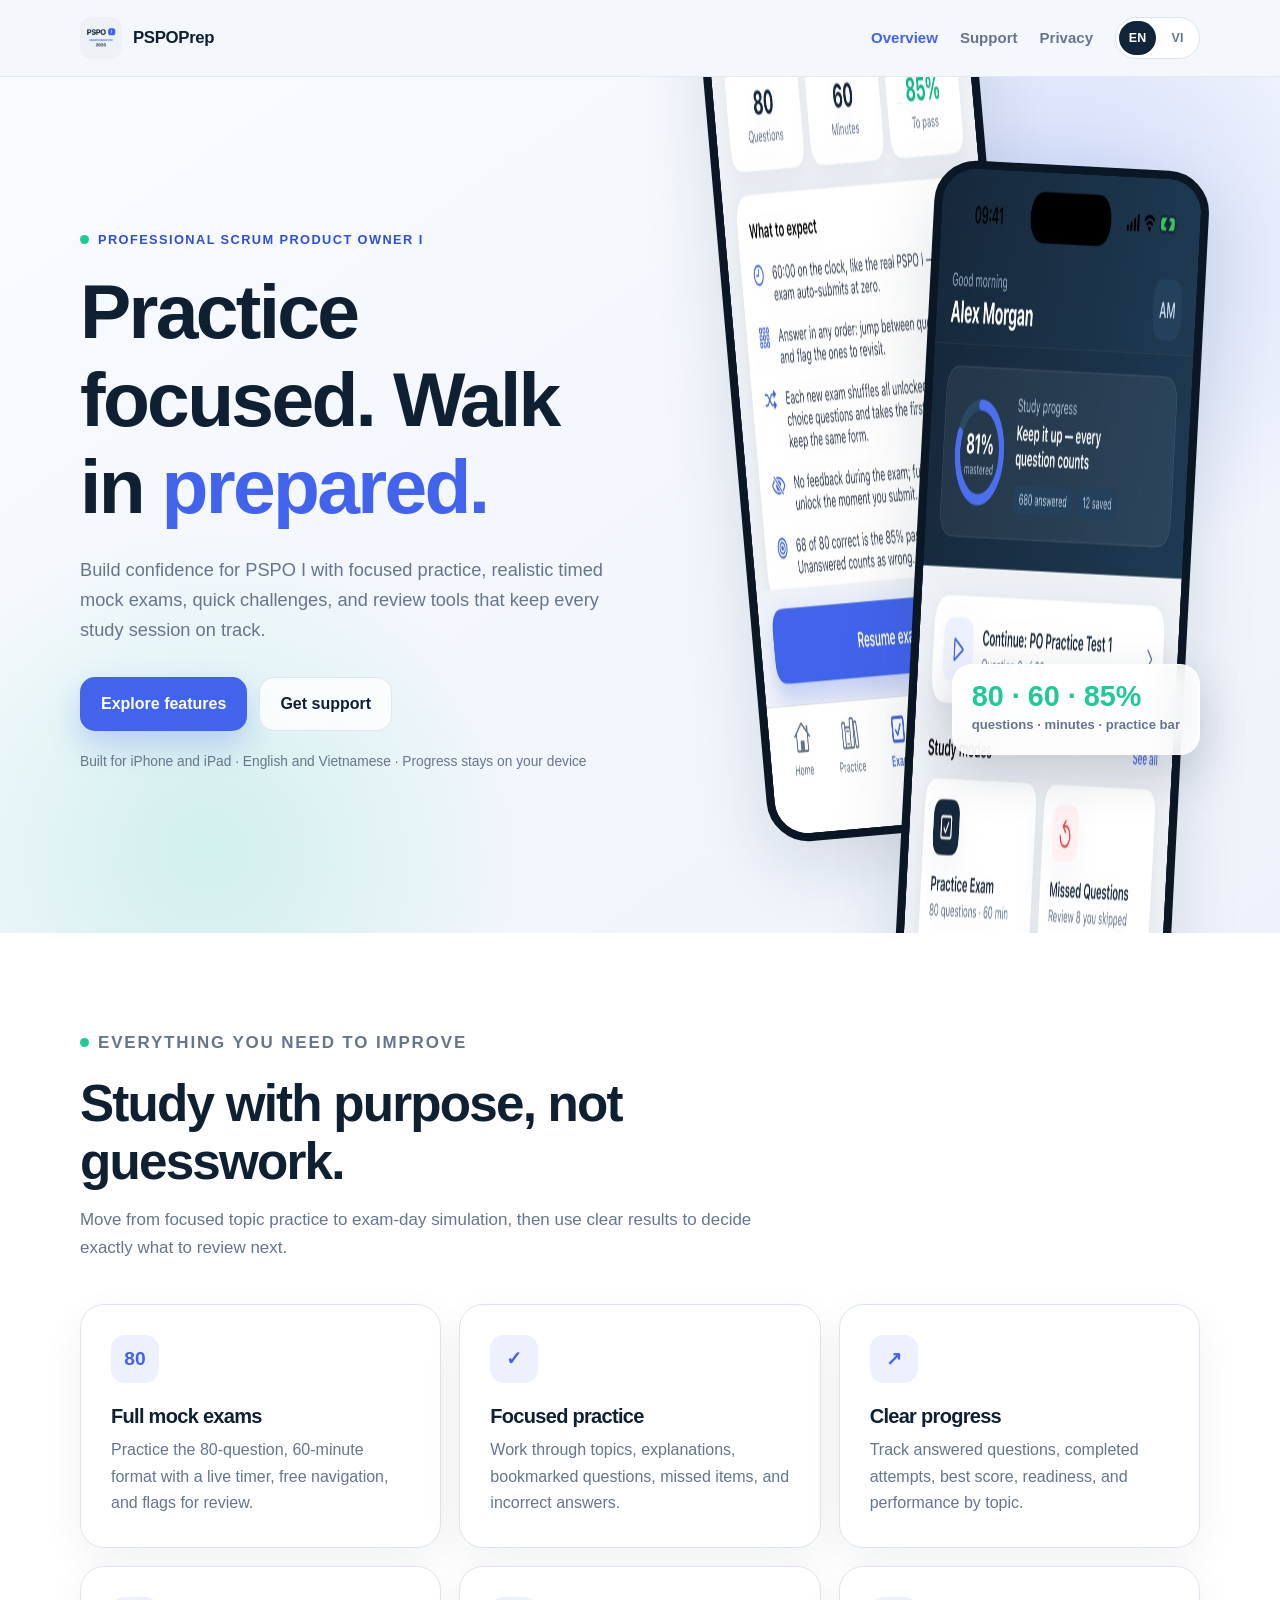
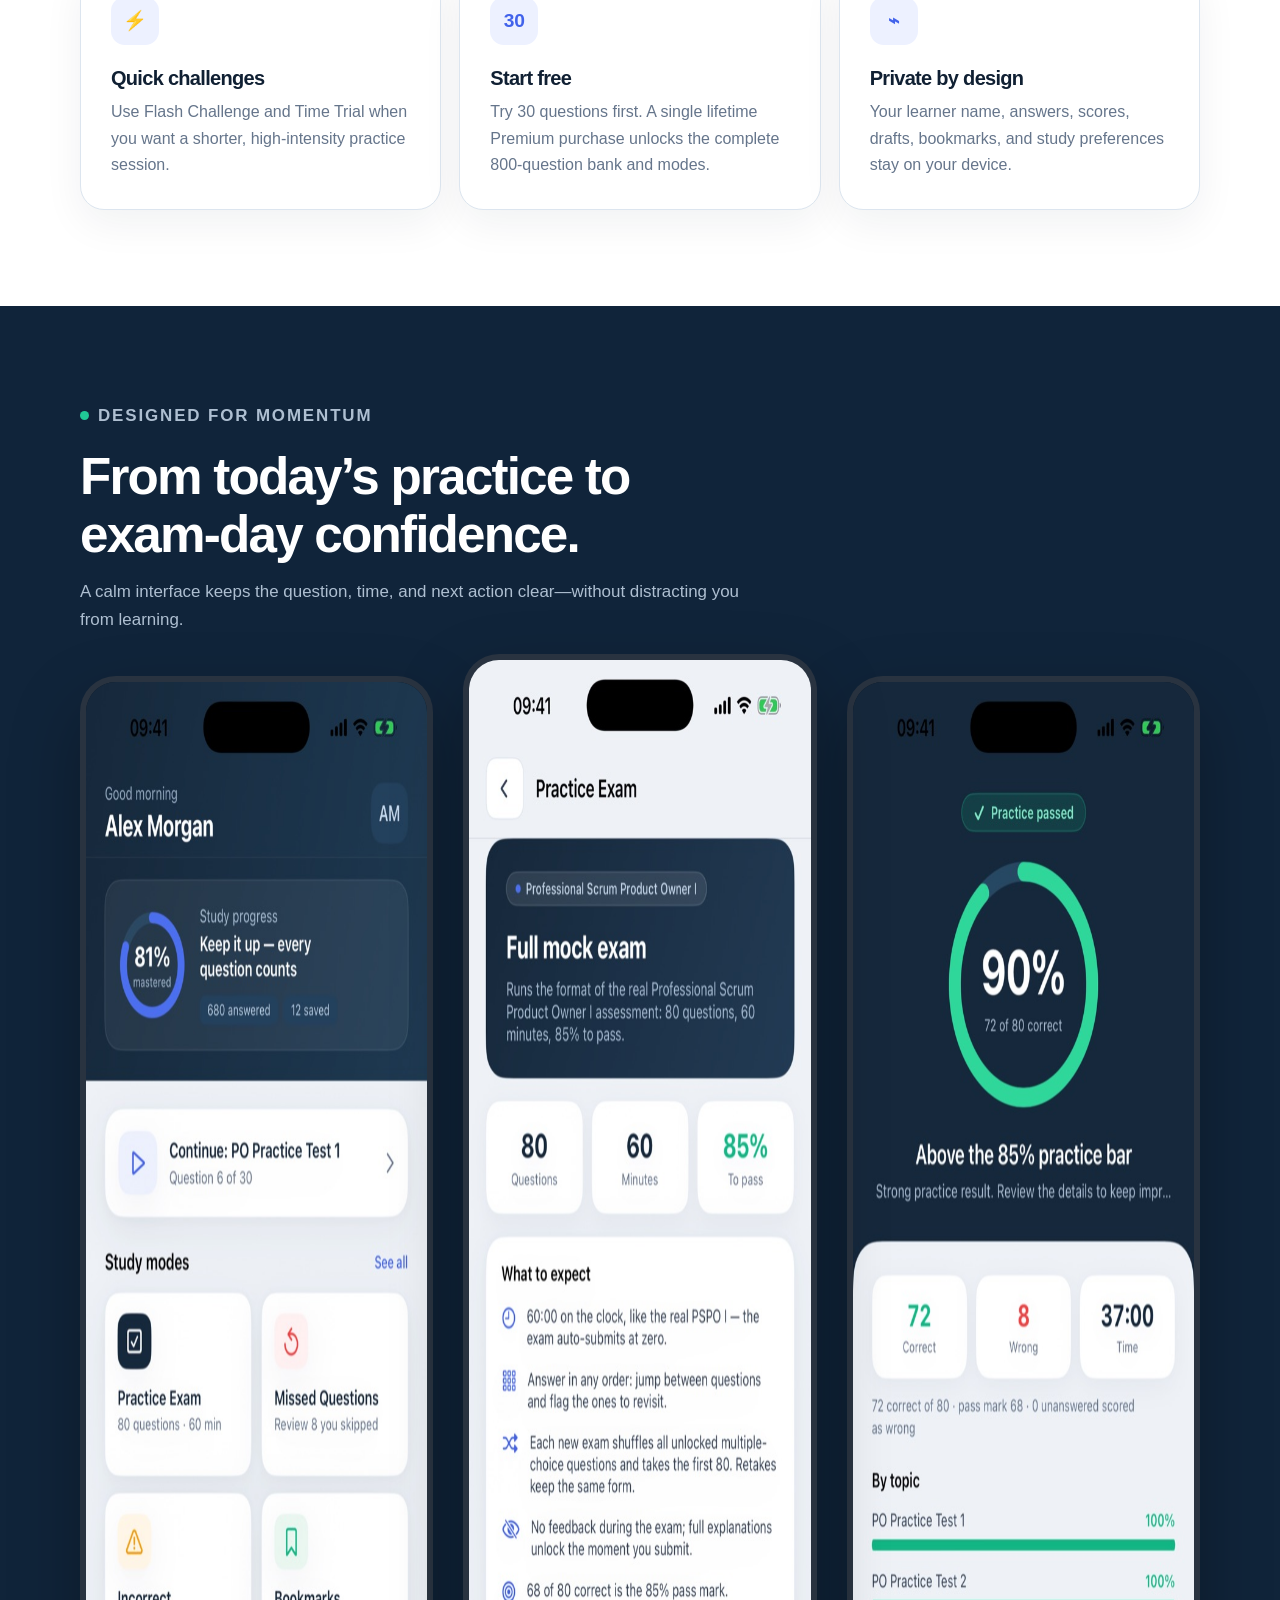
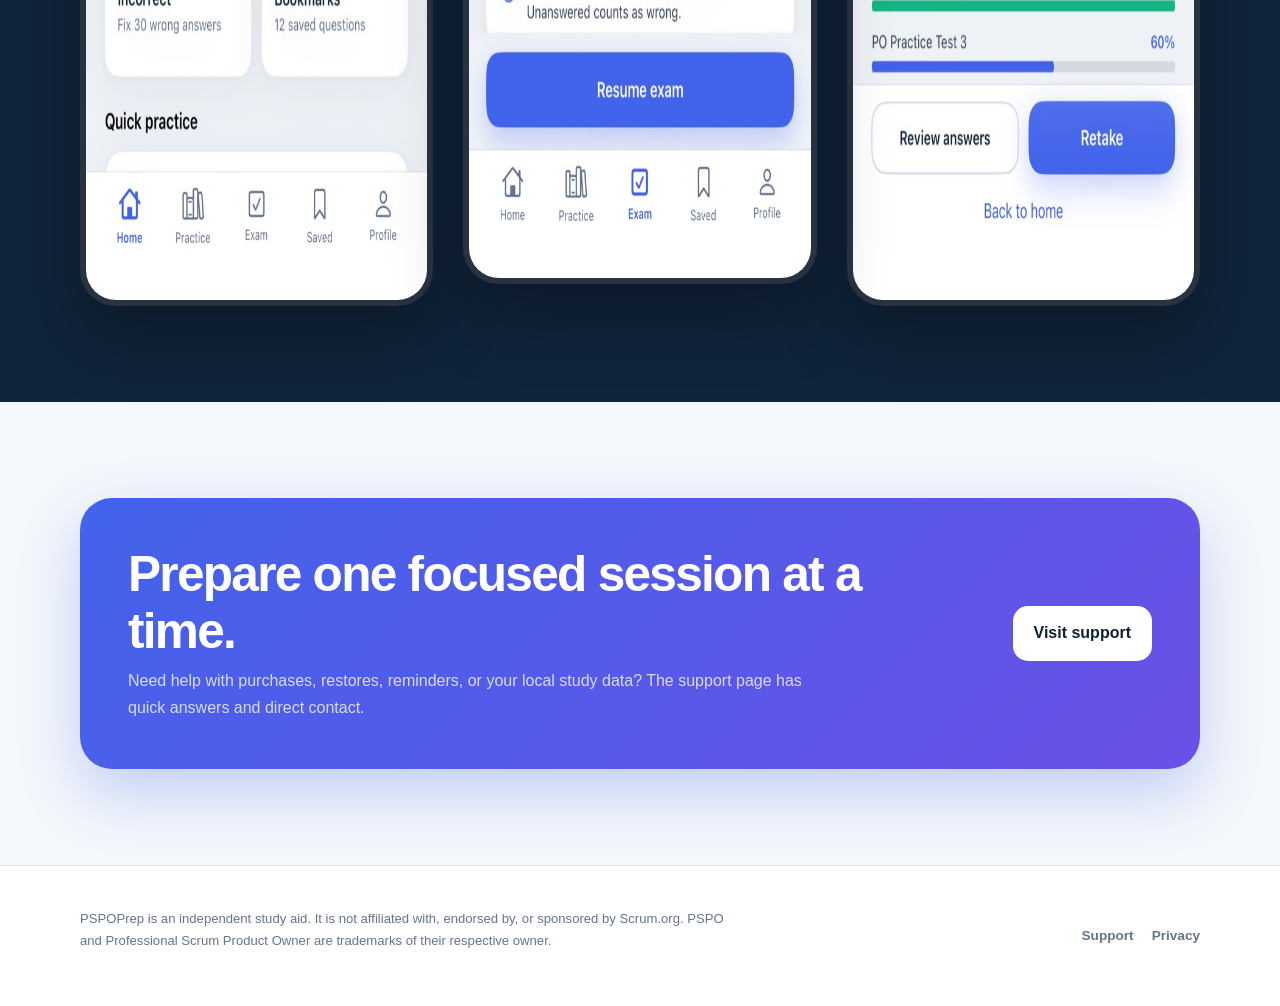
==== docs/marketing/index.html @ 63b294f0 "Add landing pages: marketing, support, privacy policy (GitHub Pages /docs)" ====
<!doctype html>
<html lang="en">
<head>
  <meta charset="utf-8">
  <meta name="viewport" content="width=device-width, initial-scale=1">
  <meta name="description" content="PSPOPrep helps you prepare for PSPO I with focused practice, timed mock exams, quick challenges, and targeted review.">
  <meta name="theme-color" content="#10243a">
  <meta property="og:title" content="PSPOPrep — Focused PSPO I preparation">
  <meta property="og:description" content="Practice with purpose. Simulate exam day. Review what matters.">
  <meta property="og:type" content="website">
  <meta property="og:image" content="../assets/app-icon.png">
  <title data-page-title-en="PSPOPrep — Focused PSPO I preparation" data-page-title-vi="PSPOPrep — Luyện thi PSPO I tập trung">PSPOPrep — Focused PSPO I preparation</title>
  <link rel="icon" href="../assets/app-icon.png">
  <link rel="canonical" href="https://tienlab19.github.io/vipm/marketing/">
  <link rel="stylesheet" href="../assets/style.css">
  <script src="../assets/site.js" defer></script>
</head>
<body data-language="en">
  <a class="skip-link" href="#main">Skip to content</a>
  <header class="site-header">
    <nav class="nav container" aria-label="Main navigation">
      <a class="brand" href="./">
        <img src="../assets/app-icon.png" alt="" width="42" height="42">
        <span>PSPOPrep</span>
      </a>
      <div class="nav-actions">
        <div class="nav-links">
          <a href="./" aria-current="page"><span data-copy="en">Overview</span><span data-copy="vi">Tổng quan</span></a>
          <a href="../support/"><span data-copy="en">Support</span><span data-copy="vi">Hỗ trợ</span></a>
          <a href="../privacy-policy/"><span data-copy="en">Privacy</span><span data-copy="vi">Quyền riêng tư</span></a>
        </div>
        <div class="language-switcher" aria-label="Language">
          <button type="button" data-language-button="en" aria-pressed="true">EN</button>
          <button type="button" data-language-button="vi" aria-pressed="false">VI</button>
        </div>
      </div>
    </nav>
  </header>

  <main id="main">
    <section class="hero">
      <div class="hero-grid container">
        <div>
          <p class="eyebrow"><span data-copy="en">Professional Scrum Product Owner I</span><span data-copy="vi">Professional Scrum Product Owner I</span></p>
          <div data-copy="en">
            <h1>Practice focused. Walk in <span>prepared.</span></h1>
            <p class="hero-copy">Build confidence for PSPO I with focused practice, realistic timed mock exams, quick challenges, and review tools that keep every study session on track.</p>
          </div>
          <div data-copy="vi">
            <h1>Luyện đúng trọng tâm. Vào thi <span>tự tin.</span></h1>
            <p class="hero-copy">Tự tin chinh phục PSPO I với luyện tập trọng tâm, đề thi có giờ, thử thách nhanh và công cụ ôn tập giúp mỗi phiên học đi đúng hướng.</p>
          </div>
          <div class="button-row">
            <a class="button button-primary" href="#features"><span data-copy="en">Explore features</span><span data-copy="vi">Khám phá tính năng</span></a>
            <a class="button button-secondary" href="../support/"><span data-copy="en">Get support</span><span data-copy="vi">Nhận hỗ trợ</span></a>
          </div>
          <p class="hero-note"><span data-copy="en">Built for iPhone and iPad · English and Vietnamese · Progress stays on your device</span><span data-copy="vi">Dành cho iPhone và iPad · Tiếng Anh và tiếng Việt · Tiến độ lưu trên thiết bị</span></p>
        </div>
        <div class="phone-stage" aria-label="PSPOPrep app screenshots">
          <div class="phone phone-secondary"><img src="../assets/exam.jpg" alt="PSPOPrep full mock exam screen" width="560" height="1218"></div>
          <div class="phone phone-primary"><img src="../assets/home.jpg" alt="PSPOPrep study dashboard" width="560" height="1218"></div>
          <div class="stat-card"><strong>80 · 60 · 85%</strong><span data-copy="en">questions · minutes · practice bar</span><span data-copy="vi">câu hỏi · phút · mốc luyện tập</span></div>
        </div>
      </div>
    </section>

    <section class="section section-white" id="features">
      <div class="container">
        <div class="section-heading" data-copy="en">
          <p class="eyebrow">Everything you need to improve</p>
          <h2>Study with purpose, not guesswork.</h2>
          <p>Move from focused topic practice to exam-day simulation, then use clear results to decide exactly what to review next.</p>
        </div>
        <div class="section-heading" data-copy="vi">
          <p class="eyebrow">Đủ công cụ để tiến bộ</p>
          <h2>Học có mục tiêu, không học mò.</h2>
          <p>Đi từ luyện theo chủ đề đến mô phỏng ngày thi, rồi dùng kết quả rõ ràng để biết chính xác nội dung cần ôn tiếp theo.</p>
        </div>
        <div class="feature-grid">
          <article class="feature-card">
            <span class="icon">80</span>
            <h3><span data-copy="en">Full mock exams</span><span data-copy="vi">Đề thi thử đầy đủ</span></h3>
            <p><span data-copy="en">Practice the 80-question, 60-minute format with a live timer, free navigation, and flags for review.</span><span data-copy="vi">Luyện định dạng 80 câu trong 60 phút với đồng hồ thật, chuyển câu linh hoạt và đánh dấu để xem lại.</span></p>
          </article>
          <article class="feature-card">
            <span class="icon">✓</span>
            <h3><span data-copy="en">Focused practice</span><span data-copy="vi">Luyện tập trọng tâm</span></h3>
            <p><span data-copy="en">Work through topics, explanations, bookmarked questions, missed items, and incorrect answers.</span><span data-copy="vi">Học theo chủ đề, xem lời giải, câu đã lưu, câu bỏ qua và các đáp án chưa đúng.</span></p>
          </article>
          <article class="feature-card">
            <span class="icon">↗</span>
            <h3><span data-copy="en">Clear progress</span><span data-copy="vi">Tiến độ rõ ràng</span></h3>
            <p><span data-copy="en">Track answered questions, completed attempts, best score, readiness, and performance by topic.</span><span data-copy="vi">Theo dõi số câu đã học, lượt hoàn thành, điểm cao nhất, mức sẵn sàng và kết quả theo chủ đề.</span></p>
          </article>
          <article class="feature-card">
            <span class="icon">⚡</span>
            <h3><span data-copy="en">Quick challenges</span><span data-copy="vi">Thử thách nhanh</span></h3>
            <p><span data-copy="en">Use Flash Challenge and Time Trial when you want a shorter, high-intensity practice session.</span><span data-copy="vi">Dùng Flash Challenge và Time Trial khi bạn muốn một phiên luyện ngắn nhưng tập trung cao.</span></p>
          </article>
          <article class="feature-card">
            <span class="icon">30</span>
            <h3><span data-copy="en">Start free</span><span data-copy="vi">Bắt đầu miễn phí</span></h3>
            <p><span data-copy="en">Try 30 questions first. A single lifetime Premium purchase unlocks the complete 800-question bank and modes.</span><span data-copy="vi">Thử trước 30 câu. Một lần mua Premium trọn đời mở khóa đủ 800 câu hỏi và các chế độ luyện.</span></p>
          </article>
          <article class="feature-card">
            <span class="icon">⌁</span>
            <h3><span data-copy="en">Private by design</span><span data-copy="vi">Riêng tư từ thiết kế</span></h3>
            <p><span data-copy="en">Your learner name, answers, scores, drafts, bookmarks, and study preferences stay on your device.</span><span data-copy="vi">Tên người học, đáp án, điểm số, bài nháp, câu đã lưu và tùy chọn học tập ở lại trên thiết bị.</span></p>
          </article>
        </div>
      </div>
    </section>

    <section class="section section-dark">
      <div class="container">
        <div class="section-heading" data-copy="en">
          <p class="eyebrow">Designed for momentum</p>
          <h2>From today’s practice to exam-day confidence.</h2>
          <p>A calm interface keeps the question, time, and next action clear—without distracting you from learning.</p>
        </div>
        <div class="section-heading" data-copy="vi">
          <p class="eyebrow">Thiết kế để duy trì đà học</p>
          <h2>Từ buổi luyện hôm nay đến sự tự tin ngày thi.</h2>
          <p>Giao diện rõ ràng giữ câu hỏi, thời gian và bước tiếp theo luôn dễ thấy, không làm bạn phân tâm khỏi việc học.</p>
        </div>
        <div class="screenshots">
          <div class="screenshot-card"><img src="../assets/home.jpg" alt="Study progress and practice modes" width="560" height="1218"></div>
          <div class="screenshot-card"><img src="../assets/exam.jpg" alt="Timed PSPO I mock exam setup" width="560" height="1218"></div>
          <div class="screenshot-card"><img src="../assets/results.jpg" alt="Mock exam score and topic results" width="560" height="1218"></div>
        </div>
      </div>
    </section>

    <section class="section">
      <div class="container">
        <div class="cta-panel">
          <div data-copy="en">
            <h2>Prepare one focused session at a time.</h2>
            <p>Need help with purchases, restores, reminders, or your local study data? The support page has quick answers and direct contact.</p>
          </div>
          <div data-copy="vi">
            <h2>Tiến bộ qua từng phiên học tập trung.</h2>
            <p>Cần trợ giúp về mua hàng, khôi phục, nhắc lịch hoặc dữ liệu học trên máy? Trang hỗ trợ có câu trả lời nhanh và kênh liên hệ trực tiếp.</p>
          </div>
          <a class="button" href="../support/"><span data-copy="en">Visit support</span><span data-copy="vi">Đến trang hỗ trợ</span></a>
        </div>
      </div>
    </section>
  </main>

  <footer class="site-footer">
    <div class="footer-grid container">
      <p class="footer-copy"><span data-copy="en">PSPOPrep is an independent study aid. It is not affiliated with, endorsed by, or sponsored by Scrum.org. PSPO and Professional Scrum Product Owner are trademarks of their respective owner.</span><span data-copy="vi">PSPOPrep là công cụ học tập độc lập, không liên kết, không được chứng thực hoặc tài trợ bởi Scrum.org. PSPO và Professional Scrum Product Owner là nhãn hiệu của chủ sở hữu tương ứng.</span></p>
      <div class="footer-links">
        <a href="../support/"><span data-copy="en">Support</span><span data-copy="vi">Hỗ trợ</span></a>
        <a href="../privacy-policy/"><span data-copy="en">Privacy</span><span data-copy="vi">Quyền riêng tư</span></a>
      </div>
    </div>
  </footer>
</body>
</html>
---- docs/assets/style.css ----
:root {
  color-scheme: light;
  --navy: #10243a;
  --navy-soft: #1b3955;
  --blue: #4263eb;
  --blue-dark: #2f4fd1;
  --blue-pale: #edf1ff;
  --mint: #20c997;
  --ink: #102033;
  --muted: #65758b;
  --line: #dce5ef;
  --surface: #ffffff;
  --canvas: #f4f7fb;
  --shadow: 0 24px 70px rgba(16, 36, 58, 0.13);
  --radius: 24px;
}

* {
  box-sizing: border-box;
}

html {
  scroll-behavior: smooth;
}

body {
  margin: 0;
  color: var(--ink);
  background: var(--canvas);
  font-family: -apple-system, BlinkMacSystemFont, "Segoe UI", sans-serif;
  line-height: 1.65;
  -webkit-font-smoothing: antialiased;
}

body[data-language="en"] [data-copy="vi"],
body[data-language="vi"] [data-copy="en"] {
  display: none !important;
}

a {
  color: inherit;
}

img {
  display: block;
  max-width: 100%;
}

.skip-link {
  position: fixed;
  top: 12px;
  left: 12px;
  z-index: 100;
  padding: 10px 14px;
  border-radius: 10px;
  color: #fff;
  background: var(--navy);
  transform: translateY(-160%);
}

.skip-link:focus {
  transform: translateY(0);
}

.container {
  width: min(1120px, calc(100% - 40px));
  margin-inline: auto;
}

.site-header {
  position: sticky;
  top: 0;
  z-index: 20;
  border-bottom: 1px solid rgba(220, 229, 239, 0.8);
  background: rgba(244, 247, 251, 0.9);
  backdrop-filter: blur(18px);
}

.nav {
  display: flex;
  min-height: 76px;
  align-items: center;
  justify-content: space-between;
  gap: 24px;
}

.brand {
  display: inline-flex;
  align-items: center;
  gap: 11px;
  color: var(--ink);
  font-size: 1.05rem;
  font-weight: 800;
  text-decoration: none;
  letter-spacing: -0.02em;
}

.brand img {
  width: 42px;
  height: 42px;
  border-radius: 11px;
}

.nav-actions,
.nav-links,
.language-switcher {
  display: flex;
  align-items: center;
}

.nav-actions {
  gap: 22px;
}

.nav-links {
  gap: 22px;
}

.nav-links a {
  color: var(--muted);
  font-size: 0.94rem;
  font-weight: 700;
  text-decoration: none;
}

.nav-links a:hover,
.nav-links a[aria-current="page"] {
  color: var(--blue);
}

.language-switcher {
  gap: 3px;
  padding: 3px;
  border: 1px solid var(--line);
  border-radius: 999px;
  background: var(--surface);
}

.language-switcher button {
  min-width: 37px;
  border: 0;
  border-radius: 999px;
  padding: 7px 9px;
  color: var(--muted);
  background: transparent;
  cursor: pointer;
  font: inherit;
  font-size: 0.78rem;
  font-weight: 800;
}

.language-switcher button.is-active {
  color: #fff;
  background: var(--navy);
}

.hero {
  position: relative;
  overflow: hidden;
  padding: 88px 0 98px;
  background:
    radial-gradient(circle at 82% 20%, rgba(66, 99, 235, 0.22), transparent 27%),
    radial-gradient(circle at 16% 90%, rgba(32, 201, 151, 0.16), transparent 24%),
    linear-gradient(145deg, #f8fbff 0%, #eef3fb 100%);
}

.hero-grid {
  display: grid;
  grid-template-columns: 1.02fr 0.98fr;
  align-items: center;
  gap: 70px;
}

.eyebrow {
  display: inline-flex;
  align-items: center;
  gap: 9px;
  margin: 0 0 18px;
  color: var(--blue-dark);
  font-size: 0.8rem;
  font-weight: 850;
  letter-spacing: 0.11em;
  text-transform: uppercase;
}

.eyebrow::before {
  width: 9px;
  height: 9px;
  border-radius: 50%;
  background: var(--mint);
  content: "";
}

h1,
h2,
h3,
p {
  margin-top: 0;
}

h1,
h2,
h3 {
  line-height: 1.14;
  letter-spacing: -0.035em;
}

h1 {
  max-width: 760px;
  margin-bottom: 24px;
  font-size: clamp(3rem, 6vw, 5.7rem);
}

.hero h1 span,
.page-hero h1 span {
  color: var(--blue);
}

.hero-copy {
  max-width: 625px;
  margin-bottom: 32px;
  color: var(--muted);
  font-size: 1.14rem;
}

.button-row {
  display: flex;
  flex-wrap: wrap;
  gap: 12px;
}

.button {
  display: inline-flex;
  min-height: 52px;
  align-items: center;
  justify-content: center;
  gap: 9px;
  border: 1px solid transparent;
  border-radius: 15px;
  padding: 13px 20px;
  font-weight: 800;
  text-decoration: none;
  transition: 160ms ease;
}

.button:hover {
  transform: translateY(-2px);
}

.button-primary {
  color: #fff;
  background: var(--blue);
  box-shadow: 0 14px 32px rgba(66, 99, 235, 0.26);
}

.button-primary:hover {
  background: var(--blue-dark);
}

.button-secondary {
  border-color: var(--line);
  background: rgba(255, 255, 255, 0.78);
}

.hero-note {
  margin: 20px 0 0;
  color: var(--muted);
  font-size: 0.86rem;
}

.phone-stage {
  position: relative;
  min-height: 670px;
}

.phone {
  position: absolute;
  width: min(275px, 58%);
  overflow: hidden;
  border: 8px solid #0b1725;
  border-radius: 42px;
  background: #0b1725;
  box-shadow: var(--shadow);
}

.phone img {
  width: 100%;
  border-radius: 33px;
}

.phone-primary {
  top: 0;
  right: 4%;
  z-index: 2;
  transform: rotate(3deg);
}

.phone-secondary {
  bottom: 0;
  left: 6%;
  transform: rotate(-5deg);
}

.stat-card {
  position: absolute;
  right: 0;
  bottom: 80px;
  z-index: 3;
  min-width: 190px;
  border: 1px solid rgba(255, 255, 255, 0.75);
  border-radius: 20px;
  padding: 17px 19px;
  background: rgba(255, 255, 255, 0.88);
  box-shadow: 0 18px 50px rgba(16, 36, 58, 0.18);
  backdrop-filter: blur(16px);
}

.stat-card strong {
  display: block;
  color: var(--mint);
  font-size: 1.8rem;
  line-height: 1;
}

.stat-card span {
  color: var(--muted);
  font-size: 0.82rem;
  font-weight: 700;
}

.section {
  padding: 96px 0;
}

.section-white {
  background: var(--surface);
}

.section-dark {
  color: #fff;
  background: var(--navy);
}

.section-heading {
  max-width: 690px;
  margin-bottom: 42px;
}

.section-heading h2 {
  margin-bottom: 14px;
  font-size: clamp(2.2rem, 4vw, 3.5rem);
}

.section-heading p {
  color: var(--muted);
  font-size: 1.06rem;
}

.section-dark .section-heading p {
  color: #aebfd1;
}

.feature-grid {
  display: grid;
  grid-template-columns: repeat(3, 1fr);
  gap: 18px;
}

.feature-card,
.info-card,
.contact-card {
  border: 1px solid var(--line);
  border-radius: var(--radius);
  background: var(--surface);
  box-shadow: 0 14px 40px rgba(16, 36, 58, 0.06);
}

.feature-card {
  padding: 30px;
}

.feature-card .icon {
  display: grid;
  width: 48px;
  height: 48px;
  margin-bottom: 22px;
  place-items: center;
  border-radius: 14px;
  color: var(--blue);
  background: var(--blue-pale);
  font-size: 1.2rem;
  font-weight: 900;
}

.feature-card h3 {
  margin-bottom: 10px;
  font-size: 1.25rem;
}

.feature-card p,
.info-card p,
.contact-card p {
  margin-bottom: 0;
  color: var(--muted);
}

.screenshots {
  display: grid;
  grid-template-columns: repeat(3, 1fr);
  align-items: end;
  gap: 30px;
}

.screenshot-card {
  overflow: hidden;
  border: 6px solid rgba(255, 255, 255, 0.12);
  border-radius: 36px;
  background: #0b1725;
  box-shadow: 0 30px 70px rgba(0, 0, 0, 0.28);
}

.screenshot-card:nth-child(2) {
  transform: translateY(-22px);
}

.cta-panel {
  display: grid;
  grid-template-columns: 1fr auto;
  align-items: center;
  gap: 34px;
  border-radius: 32px;
  padding: 48px;
  color: #fff;
  background: linear-gradient(135deg, var(--blue), #6a50e7);
  box-shadow: 0 24px 60px rgba(66, 99, 235, 0.28);
}

.cta-panel h2 {
  margin-bottom: 9px;
  font-size: clamp(2rem, 4vw, 3.1rem);
}

.cta-panel p {
  max-width: 690px;
  margin-bottom: 0;
  color: rgba(255, 255, 255, 0.78);
}

.cta-panel .button {
  color: var(--ink);
  background: #fff;
}

.page-hero {
  padding: 86px 0 66px;
  text-align: center;
  background:
    radial-gradient(circle at 50% -10%, rgba(66, 99, 235, 0.18), transparent 42%),
    linear-gradient(180deg, #f8fbff, var(--canvas));
}

.page-hero .eyebrow {
  justify-content: center;
}

.page-hero h1 {
  margin-inline: auto;
  font-size: clamp(2.8rem, 6vw, 5rem);
}

.page-hero p {
  max-width: 720px;
  margin: 0 auto;
  color: var(--muted);
  font-size: 1.1rem;
}

.support-grid {
  display: grid;
  grid-template-columns: 0.72fr 1.28fr;
  gap: 28px;
  align-items: start;
}

.contact-card,
.info-card {
  padding: 30px;
}

.contact-card {
  position: sticky;
  top: 104px;
}

.contact-card img {
  width: 72px;
  height: 72px;
  margin-bottom: 22px;
  border-radius: 18px;
}

.contact-card h2,
.info-card h2 {
  margin-bottom: 12px;
  font-size: 1.65rem;
}

.contact-card .button {
  width: 100%;
  margin-top: 22px;
}

.faq-list {
  display: grid;
  gap: 12px;
}

.faq-list details {
  border: 1px solid var(--line);
  border-radius: 18px;
  background: var(--surface);
  box-shadow: 0 9px 30px rgba(16, 36, 58, 0.05);
}

.faq-list summary {
  position: relative;
  padding: 23px 56px 23px 24px;
  cursor: pointer;
  font-weight: 800;
  list-style: none;
}

.faq-list summary::-webkit-details-marker {
  display: none;
}

.faq-list summary::after {
  position: absolute;
  top: 19px;
  right: 22px;
  color: var(--blue);
  content: "+";
  font-size: 1.5rem;
  line-height: 1;
}

.faq-list details[open] summary::after {
  content: "−";
}

.faq-answer {
  padding: 0 24px 23px;
  color: var(--muted);
}

.faq-answer p:last-child,
.faq-answer ul:last-child {
  margin-bottom: 0;
}

.legal-layout {
  display: grid;
  grid-template-columns: 230px minmax(0, 760px);
  justify-content: center;
  gap: 46px;
  align-items: start;
}

.legal-toc {
  position: sticky;
  top: 104px;
  padding: 22px;
  border: 1px solid var(--line);
  border-radius: 18px;
  background: var(--surface);
}

.legal-toc strong {
  display: block;
  margin-bottom: 10px;
}

.legal-toc a {
  display: block;
  padding: 5px 0;
  color: var(--muted);
  font-size: 0.88rem;
  font-weight: 650;
  text-decoration: none;
}

.legal-toc a:hover {
  color: var(--blue);
}

.legal-document {
  border: 1px solid var(--line);
  border-radius: 28px;
  padding: clamp(28px, 5vw, 54px);
  background: var(--surface);
  box-shadow: 0 18px 50px rgba(16, 36, 58, 0.06);
}

.legal-document section + section {
  margin-top: 42px;
  padding-top: 42px;
  border-top: 1px solid var(--line);
}

.legal-document h2 {
  margin-bottom: 14px;
  font-size: 1.7rem;
}

.legal-document h3 {
  margin: 25px 0 8px;
  font-size: 1.08rem;
}

.legal-document p,
.legal-document li {
  color: #4f6074;
}

.legal-document li + li {
  margin-top: 8px;
}

.notice {
  margin: 0 0 30px;
  border-left: 4px solid var(--blue);
  border-radius: 0 14px 14px 0;
  padding: 16px 18px;
  color: var(--navy);
  background: var(--blue-pale);
}

.site-footer {
  padding: 42px 0;
  border-top: 1px solid var(--line);
  background: var(--surface);
}

.footer-grid {
  display: flex;
  align-items: center;
  justify-content: space-between;
  gap: 28px;
}

.footer-copy {
  max-width: 650px;
  color: var(--muted);
  font-size: 0.82rem;
}

.footer-links {
  display: flex;
  flex-wrap: wrap;
  gap: 18px;
}

.footer-links a {
  color: var(--muted);
  font-size: 0.85rem;
  font-weight: 700;
  text-decoration: none;
}

.footer-links a:hover {
  color: var(--blue);
}

@media (max-width: 900px) {
  .nav-links {
    display: none;
  }

  .hero-grid,
  .support-grid,
  .legal-layout {
    grid-template-columns: 1fr;
  }

  .hero {
    padding-top: 64px;
  }

  .phone-stage {
    width: min(620px, 100%);
    margin-inline: auto;
  }

  .feature-grid {
    grid-template-columns: repeat(2, 1fr);
  }

  .contact-card,
  .legal-toc {
    position: static;
  }

  .legal-toc {
    display: none;
  }
}

@media (max-width: 680px) {
  .container {
    width: min(100% - 28px, 1120px);
  }

  .site-header .nav {
    min-height: 68px;
  }

  .brand span {
    display: none;
  }

  .nav-actions {
    gap: 10px;
  }

  .hero,
  .section {
    padding: 70px 0;
  }

  .hero-grid {
    gap: 45px;
  }

  h1 {
    font-size: clamp(2.75rem, 14vw, 4.4rem);
  }

  .phone-stage {
    min-height: 515px;
  }

  .phone {
    width: 58%;
    border-width: 5px;
    border-radius: 30px;
  }

  .phone img {
    border-radius: 24px;
  }

  .stat-card {
    right: 0;
    bottom: 45px;
    min-width: 155px;
    padding: 13px 15px;
  }

  .feature-grid,
  .screenshots {
    grid-template-columns: 1fr;
  }

  .screenshots {
    width: min(370px, 100%);
    margin-inline: auto;
  }

  .screenshot-card:nth-child(2) {
    transform: none;
  }

  .cta-panel {
    grid-template-columns: 1fr;
    padding: 32px 25px;
  }

  .cta-panel .button {
    width: 100%;
  }

  .page-hero {
    padding: 62px 0 45px;
  }

  .legal-document {
    border-radius: 22px;
  }

  .footer-grid {
    align-items: flex-start;
    flex-direction: column;
  }
}

@media (prefers-reduced-motion: reduce) {
  html {
    scroll-behavior: auto;
  }

  *,
  *::before,
  *::after {
    transition-duration: 0.01ms !important;
  }
}
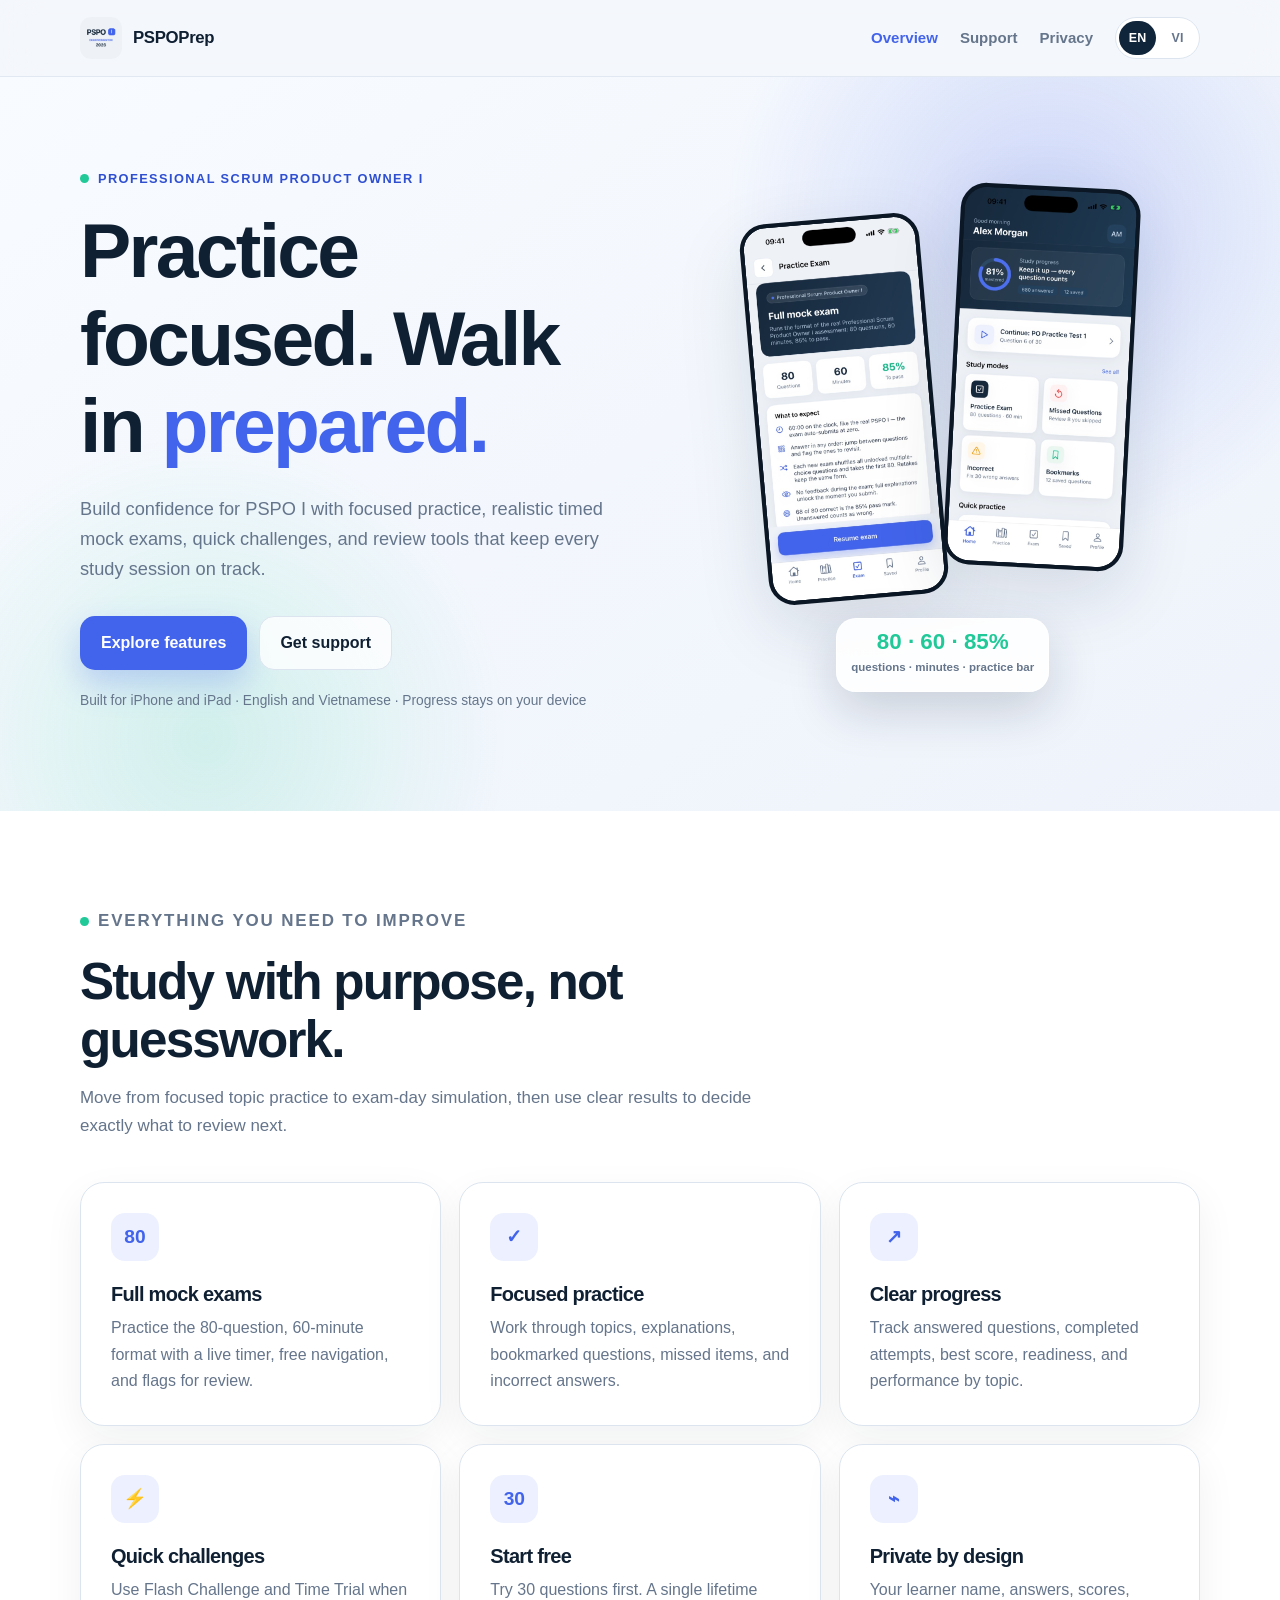
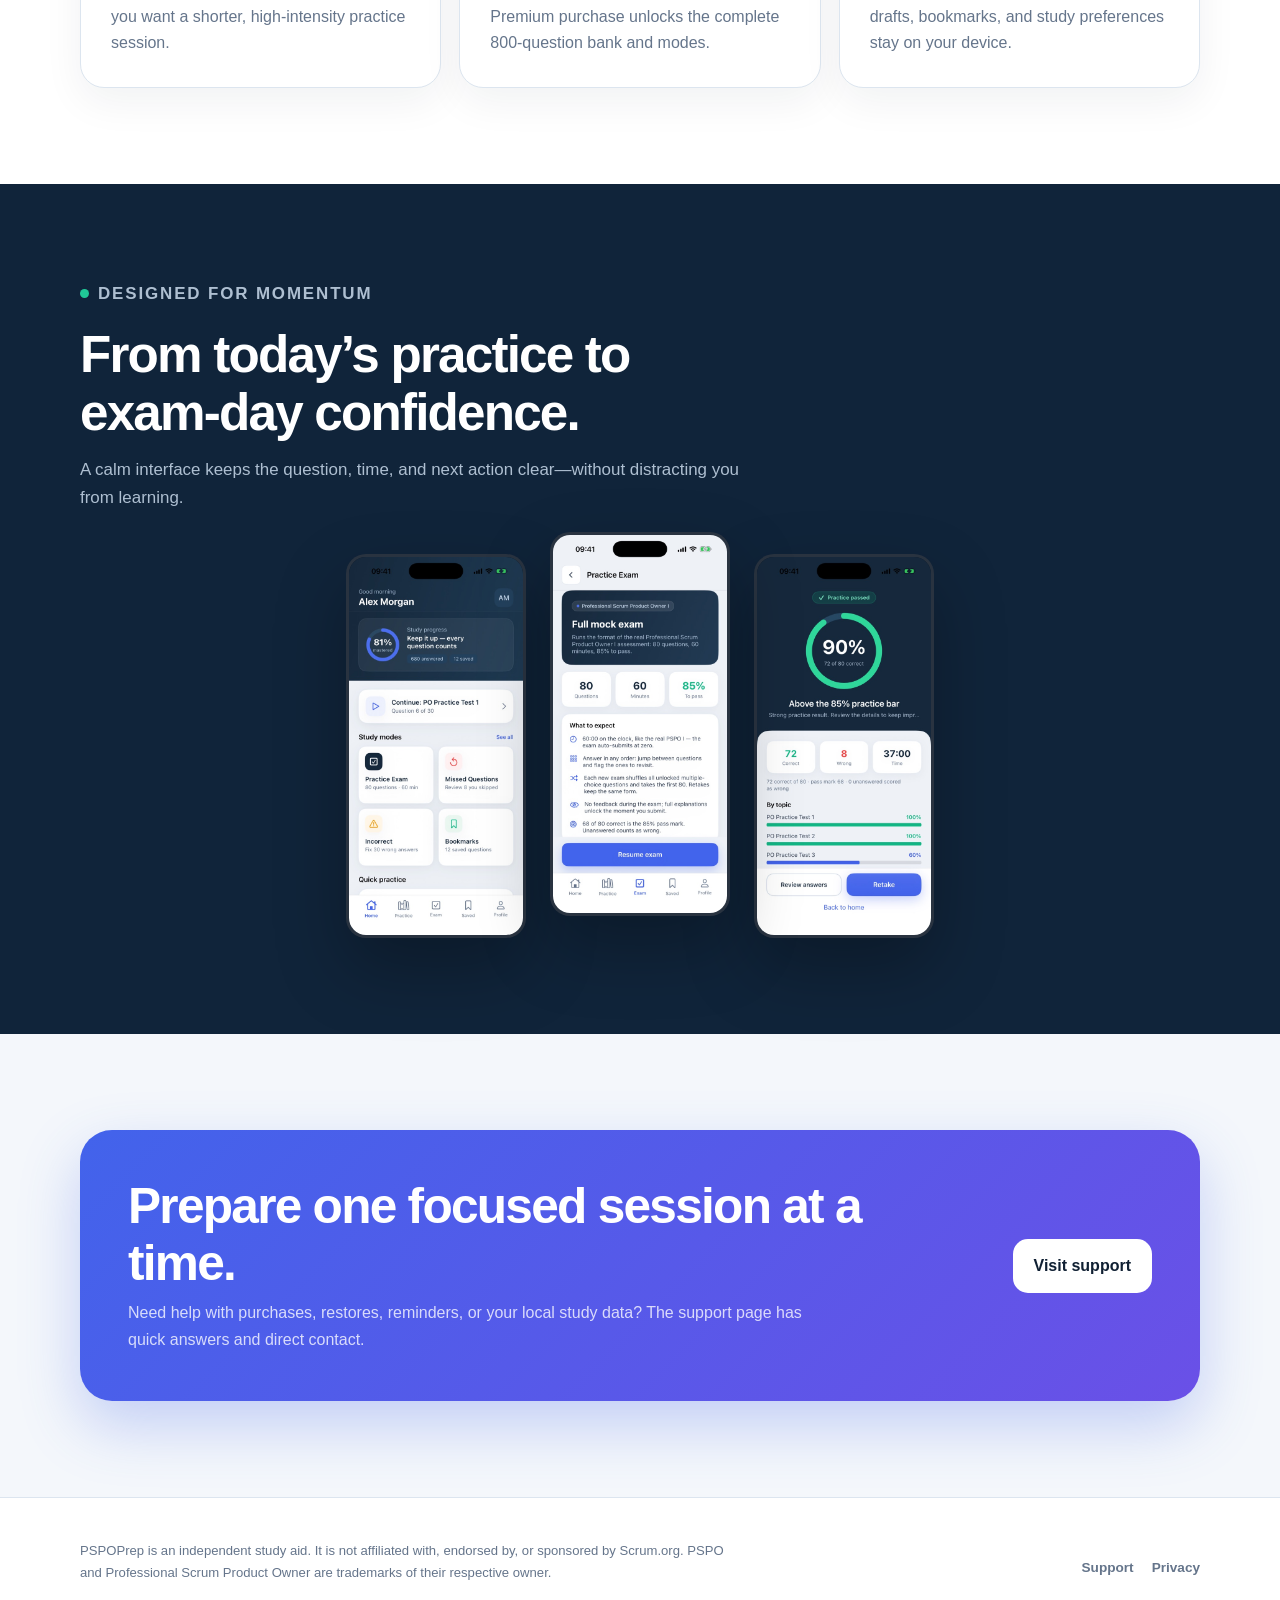
==== commit 4c907157: "Fix landing screenshot aspect ratios and responsive layout" ====
--- a/docs/marketing/index.html
+++ b/docs/marketing/index.html
@@ -12,7 +12,7 @@
   <title data-page-title-en="PSPOPrep — Focused PSPO I preparation" data-page-title-vi="PSPOPrep — Luyện thi PSPO I tập trung">PSPOPrep — Focused PSPO I preparation</title>
   <link rel="icon" href="../assets/app-icon.png">
   <link rel="canonical" href="https://tienlab19.github.io/vipm/marketing/">
-  <link rel="stylesheet" href="../assets/style.css">
+  <link rel="stylesheet" href="../assets/style.css?v=20260923">
   <script src="../assets/site.js" defer></script>
 </head>
 <body data-language="en">
@@ -57,8 +57,8 @@
           <p class="hero-note"><span data-copy="en">Built for iPhone and iPad · English and Vietnamese · Progress stays on your device</span><span data-copy="vi">Dành cho iPhone và iPad · Tiếng Anh và tiếng Việt · Tiến độ lưu trên thiết bị</span></p>
         </div>
         <div class="phone-stage" aria-label="PSPOPrep app screenshots">
-          <div class="phone phone-secondary"><img src="../assets/exam.jpg" alt="PSPOPrep full mock exam screen" width="560" height="1218"></div>
-          <div class="phone phone-primary"><img src="../assets/home.jpg" alt="PSPOPrep study dashboard" width="560" height="1218"></div>
+          <div class="phone phone-secondary"><img src="../assets/exam.jpg" alt="PSPOPrep full mock exam screen" width="560" height="1217"></div>
+          <div class="phone phone-primary"><img src="../assets/home.jpg" alt="PSPOPrep study dashboard" width="560" height="1217"></div>
           <div class="stat-card"><strong>80 · 60 · 85%</strong><span data-copy="en">questions · minutes · practice bar</span><span data-copy="vi">câu hỏi · phút · mốc luyện tập</span></div>
         </div>
       </div>
@@ -123,10 +123,10 @@
           <h2>Từ buổi luyện hôm nay đến sự tự tin ngày thi.</h2>
           <p>Giao diện rõ ràng giữ câu hỏi, thời gian và bước tiếp theo luôn dễ thấy, không làm bạn phân tâm khỏi việc học.</p>
         </div>
-        <div class="screenshots">
-          <div class="screenshot-card"><img src="../assets/home.jpg" alt="Study progress and practice modes" width="560" height="1218"></div>
-          <div class="screenshot-card"><img src="../assets/exam.jpg" alt="Timed PSPO I mock exam setup" width="560" height="1218"></div>
-          <div class="screenshot-card"><img src="../assets/results.jpg" alt="Mock exam score and topic results" width="560" height="1218"></div>
+        <div class="screenshots" role="region" aria-label="PSPOPrep screenshots" tabindex="0">
+          <div class="screenshot-card"><img src="../assets/home.jpg" alt="Study progress and practice modes" width="560" height="1217" loading="lazy"></div>
+          <div class="screenshot-card"><img src="../assets/exam.jpg" alt="Timed PSPO I mock exam setup" width="560" height="1217" loading="lazy"></div>
+          <div class="screenshot-card"><img src="../assets/results.jpg" alt="Mock exam score and topic results" width="560" height="1217" loading="lazy"></div>
         </div>
       </div>
     </section>
--- a/docs/assets/style.css
+++ b/docs/assets/style.css
@@ -44,6 +44,7 @@
 img {
   display: block;
   max-width: 100%;
+  height: auto;
 }
 
 .skip-link {
@@ -269,47 +270,44 @@
 }
 
 .phone-stage {
-  position: relative;
-  min-height: 670px;
+  display: grid;
+  grid-template-columns: repeat(2, minmax(0, 1fr));
+  align-items: start;
+  gap: 18px;
+  width: min(378px, 100%);
+  margin-inline: auto;
 }
 
 .phone {
-  position: absolute;
-  width: min(275px, 58%);
+  width: 100%;
   overflow: hidden;
-  border: 8px solid #0b1725;
-  border-radius: 42px;
+  border: 4px solid #0b1725;
+  border-radius: 26px;
   background: #0b1725;
   box-shadow: var(--shadow);
 }
 
 .phone img {
   width: 100%;
-  border-radius: 33px;
+  border-radius: 22px;
 }
 
 .phone-primary {
-  top: 0;
-  right: 4%;
-  z-index: 2;
   transform: rotate(3deg);
 }
 
 .phone-secondary {
-  bottom: 0;
-  left: 6%;
+  margin-top: 32px;
   transform: rotate(-5deg);
 }
 
 .stat-card {
-  position: absolute;
-  right: 0;
-  bottom: 80px;
-  z-index: 3;
-  min-width: 190px;
+  grid-column: 1 / -1;
+  justify-self: center;
+  text-align: center;
   border: 1px solid rgba(255, 255, 255, 0.75);
   border-radius: 20px;
-  padding: 17px 19px;
+  padding: 12px 14px;
   background: rgba(255, 255, 255, 0.88);
   box-shadow: 0 18px 50px rgba(16, 36, 58, 0.18);
   backdrop-filter: blur(16px);
@@ -318,13 +316,13 @@
 .stat-card strong {
   display: block;
   color: var(--mint);
-  font-size: 1.8rem;
+  font-size: 1.4rem;
   line-height: 1;
 }
 
 .stat-card span {
   color: var(--muted);
-  font-size: 0.82rem;
+  font-size: 0.72rem;
   font-weight: 700;
 }
 
@@ -406,17 +404,23 @@
 
 .screenshots {
   display: grid;
-  grid-template-columns: repeat(3, 1fr);
+  grid-template-columns: repeat(3, minmax(0, 1fr));
   align-items: end;
-  gap: 30px;
+  gap: 24px;
+  max-width: 588px;
+  margin-inline: auto;
 }
 
 .screenshot-card {
   overflow: hidden;
-  border: 6px solid rgba(255, 255, 255, 0.12);
-  border-radius: 36px;
+  border: 3px solid rgba(255, 255, 255, 0.12);
+  border-radius: 20px;
   background: #0b1725;
   box-shadow: 0 30px 70px rgba(0, 0, 0, 0.28);
+}
+
+.screenshot-card img {
+  width: 100%;
 }
 
 .screenshot-card:nth-child(2) {
@@ -686,11 +690,6 @@
     padding-top: 64px;
   }
 
-  .phone-stage {
-    width: min(620px, 100%);
-    margin-inline: auto;
-  }
-
   .feature-grid {
     grid-template-columns: repeat(2, 1fr);
   }
@@ -736,34 +735,34 @@
   }
 
   .phone-stage {
-    min-height: 515px;
+    width: min(320px, 100% - 24px);
   }
 
   .phone {
-    width: 58%;
-    border-width: 5px;
-    border-radius: 30px;
+    border-width: 3px;
+    border-radius: 20px;
   }
 
   .phone img {
-    border-radius: 24px;
-  }
-
-  .stat-card {
-    right: 0;
-    bottom: 45px;
-    min-width: 155px;
-    padding: 13px 15px;
-  }
-
-  .feature-grid,
+    border-radius: 16px;
+  }
+
+  .feature-grid {
+    grid-template-columns: 1fr;
+  }
+
   .screenshots {
-    grid-template-columns: 1fr;
-  }
-
-  .screenshots {
-    width: min(370px, 100%);
-    margin-inline: auto;
+    grid-template-columns: none;
+    grid-auto-flow: column;
+    grid-auto-columns: 180px;
+    gap: 16px;
+    overflow-x: auto;
+    padding: 8px 8px 24px;
+    scroll-snap-type: x proximity;
+  }
+
+  .screenshot-card {
+    scroll-snap-align: center;
   }
 
   .screenshot-card:nth-child(2) {
